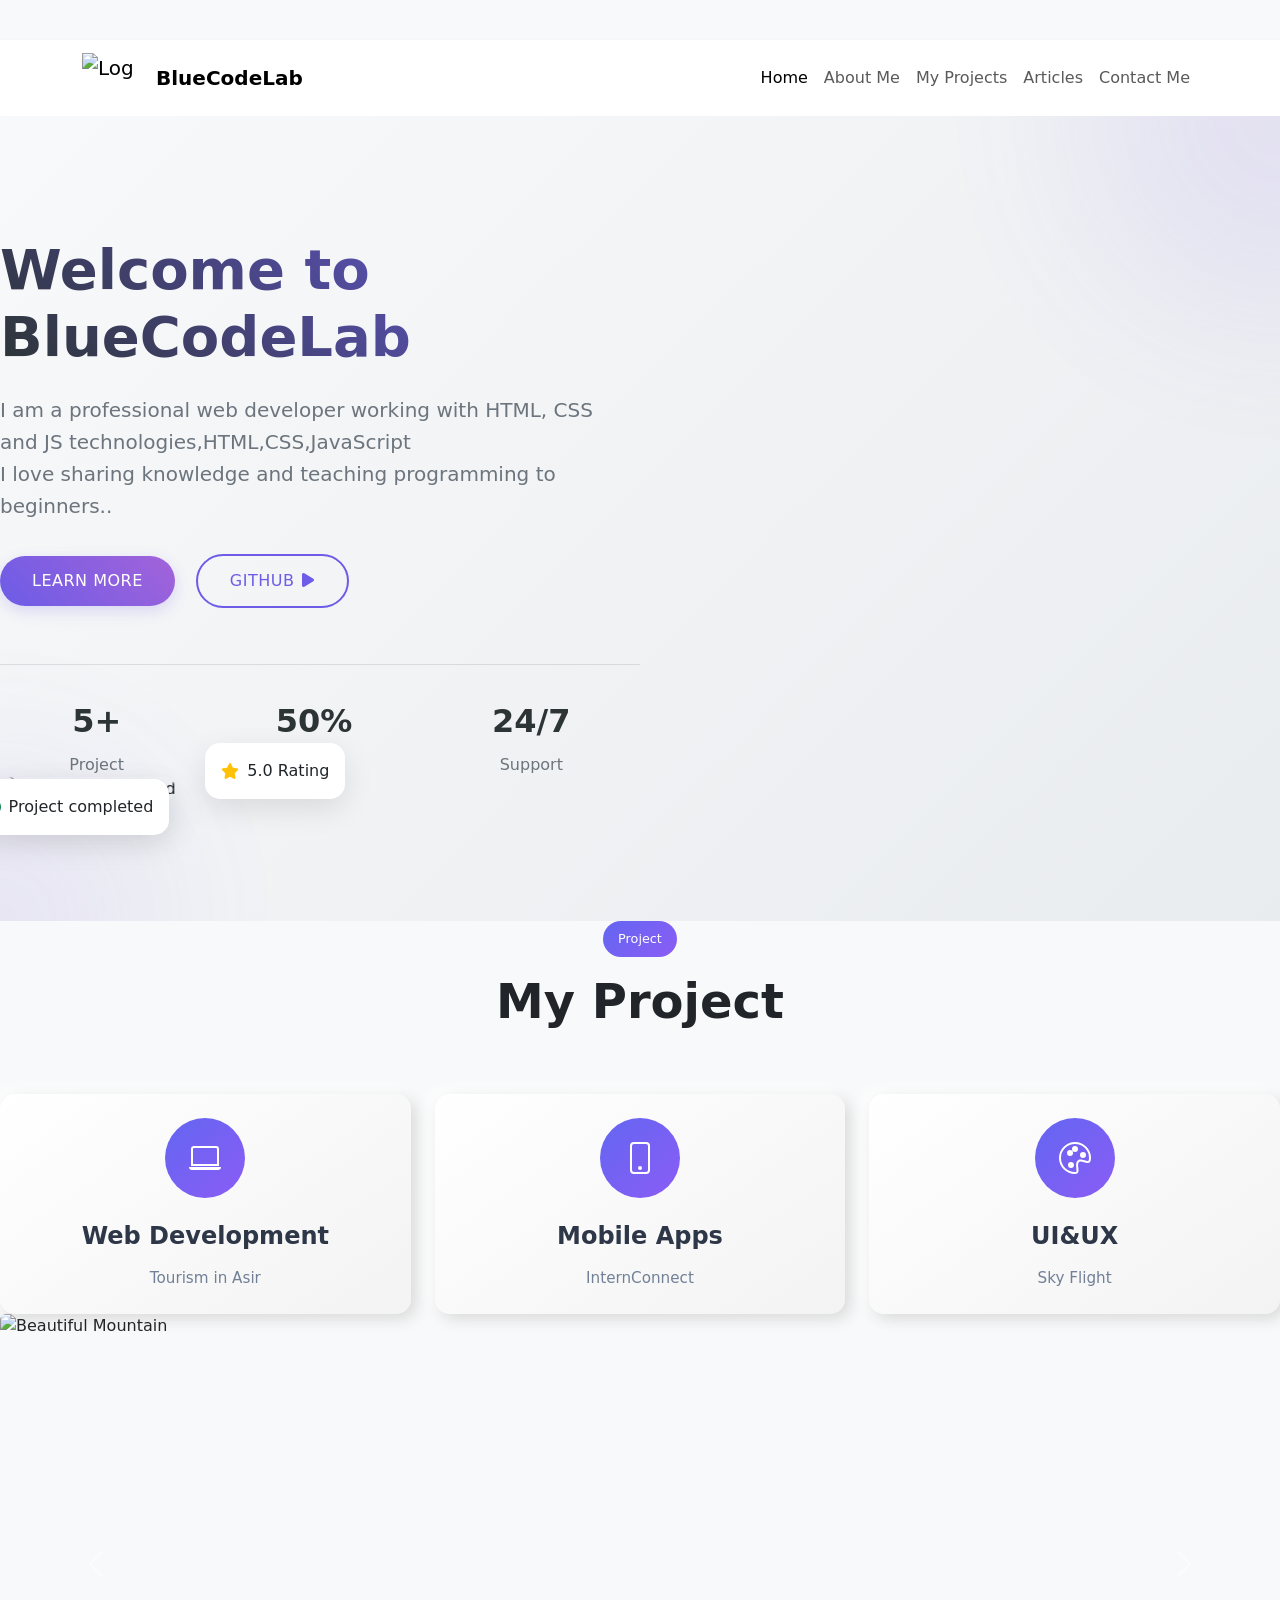
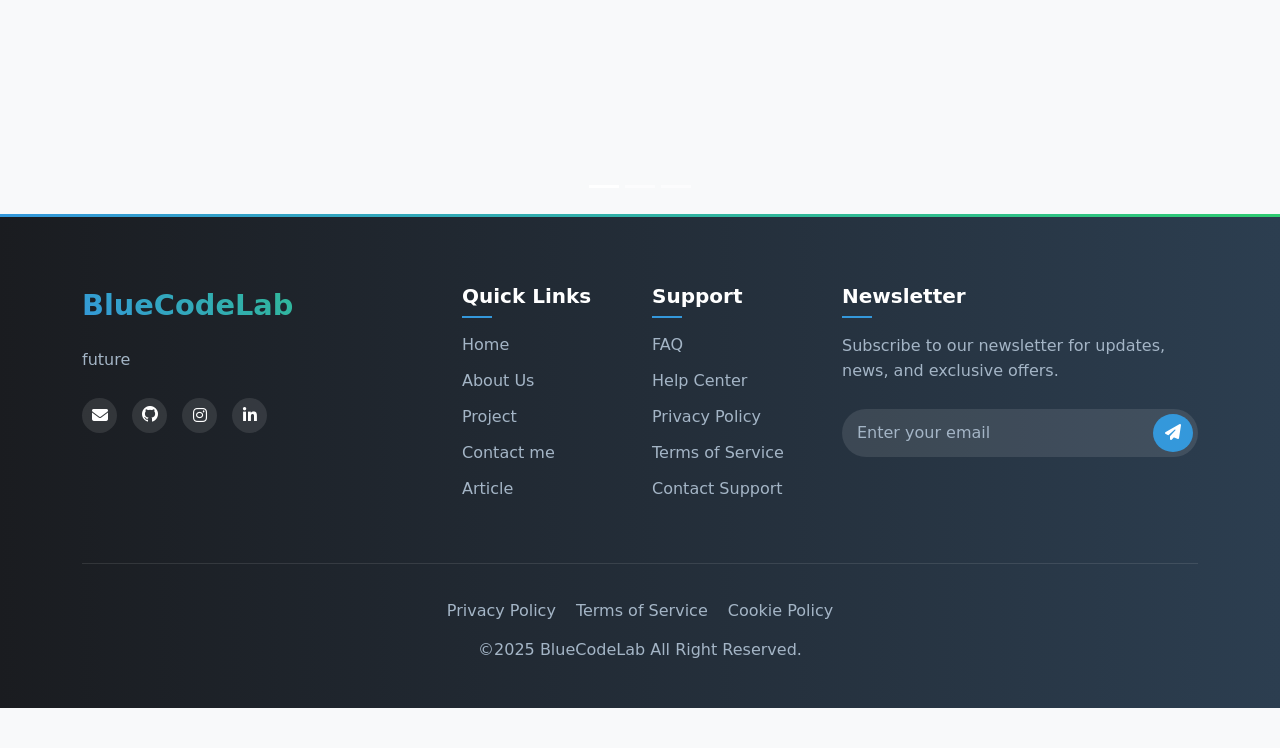
==== Bootstrap_Proj/index.html @ 78d4c052 "New Update BootStrap" ====
<!-- صفحة "عنّي" -->
<!DOCTYPE html>
<html lang="ar">
<head>
  <meta charset="UTF-8">
<meta name="viewport" content="width=device-width, initial-scale=1.0">
  <link rel="stylesheet" href="https://cdnjs.cloudflare.com/ajax/libs/font-awesome/6.4.0/css/all.min.css">
  <link href="https://cdnjs.cloudflare.com/ajax/libs/font-awesome/6.5.1/css/all.min.css" rel="stylesheet">
  <link href="https://cdn.jsdelivr.net/npm/bootstrap@5.3.8/dist/css/bootstrap.min.css" rel="stylesheet" integrity="sha384-sRIl4kxILFvY47J16cr9ZwB07vP4J8+LH7qKQnuqkuIAvNWLzeN8tE5YBujZqJLB" crossorigin="anonymous">
  <link rel="stylesheet" href="style.css">
<link rel="stylesheet" href="https://cdn.jsdelivr.net/npm/bootstrap-icons@1.7.2/font/bootstrap-icons.css">
</head>
<body>
<header>
  <nav class="navbar navbar-expand-lg navbar-light bg-white shadow-sm">
    <div class="container">
      <a class="navbar-brand d-flex align-items-center" href="#">
        <img src="https://media.licdn.com/dms/image/v2/D5622AQFZYMFy-rui8Q/feedshare-shrink_800/B56ZjMCLUqG4Ak-/0/1755769781905?e=1758758400&v=beta&t=ZBdnF3Hqhuk_p6sxspWENBUUz0PvkAeTFlx6p5AYTLw" 
             alt="Logo" width="50" height="50" class="d-inline-block align-top me-4">
        <span class="fw-bold">BlueCodeLab</span>
      </a>
      <!-- روابط القائمة -->
      <div class="collapse navbar-collapse" id="mainNavbar">
        <ul class="navbar-nav ms-auto mb-2 mb-lg-0">

          <li class="nav-item">
            <a class="nav-link active" href="#Home">Home</a>
          </li>

          <li class="nav-item">
            <a class="nav-link" href="/about_me/about_me_page1.html">About Me</a>
          </li>

          <li class="nav-item">
            <a class="nav-link" href="#Project">My Projects</a>
          </li>

          <li class="nav-item">
            <a class="nav-link" href="/Articale/Articale1.html">Articles</a>
          </li>

          <li class="nav-item">
            <a class="nav-link" href="#Contact">Contact Me</a>
          </li>

        </ul>
      </div>
    </div>
  </nav>
</header>
 <section id="home" class="hero-section">
    <!-- Background Shapes -->
    <div class="hero-shape shape-1"></div>
    <div class="hero-shape shape-2"></div>

    <div class="container-2">
        <div class="row align-items-center">
          <div class="col-lg-6 hero-content">
             <h1 class="hero-title"> Welcome to BlueCodeLab</h1>
             <p class="hero-subtitle">I am a professional web developer working with HTML, 
              CSS and JS technologies,HTML,CSS,JavaScript <br>I love sharing knowledge and teaching programming to beginners..</p>
      <!-- button-->
      <div class="hero-buttons">
          <a class="btn btn-primary  me-3 mb-2" href="#Project">Learn More </a>
          <a class="btn btn-outline mb-2"href="https://github.com/Prog9s" target="_blank">GitHub<i class="fas fa-play ms-2"></i></a>
      </div>
      <!-- Stats --> 
      <div class="hero-stats row">
        <div class="col-4">
            <div class="stat-item">
              <div class="stat-number">5+</div>
              <div class="stat-label">Project</div>
            </div>
        </div>
        <div class="col-4">
          <div class="stat-item">
            <div class="stat-number">50%</div>
            <div class="stat-label">Learn</div>
          </div>
        </div>
        <div class="col-4">
          <div class="stat-item">
            <div class="stat-number">24/7</div>
            <div class="stat-label">Support</div>
          </div>
        </div>
    </div>

  <!-- Hero Image -->
                <div class="col-lg-6 hero-image">
                    <img src="/api/placeholder/800/600" alt="Platform Dashboard" class="hero-image-main">
                    
                    <!-- Floating Cards -->
                    <div class="floating-card card-1">
                        <div class="d-flex align-items-center">
                            <i class="fas fa-check-circle text-success me-2"></i>
                            <span>Project completed</span>
                        </div>
                    </div>
                    
                    <div class="floating-card card-2">
                        <div class="d-flex align-items-center">
                            <i class="fas fa-star text-warning me-2"></i>
                            <span>5.0 Rating</span>
                        </div>
                    </div>
                </div>
            </div>
        </div>
    </section>
<div class="container=3">
    <div class="row justify-content-center">
        <div class="col-12 text-center mb-5">
            <span class="custom-badge text-white mb-3 d-inline-block">Project</span>
            <h2 class="display-5 fw-bold mb-3">My Project</h2>
        </div>
    </div>
    <div class="row g-4">
        <div class="col-md-4">
            <div class="service-card h-100 p-4">
                <div class="icon-wrapper mb-4">
                    <svg width="32" height="32" fill="white" viewBox="0 0 16 16" class="bi bi-laptop">
                        <path
                            d="M13.5 3a.5.5 0 0 1 .5.5V11H2V3.5a.5.5 0 0 1 .5-.5h11zm-11-1A1.5 1.5 0 0 0 1 3.5V12h14V3.5A1.5 1.5 0 0 0 13.5 2h-11zM0 12.5h16a1.5 1.5 0 0 1-1.5 1.5h-13A1.5 1.5 0 0 1 0 12.5z" />
                    </svg>
                </div>
                <h4 class="service-title text-center mb-3">Web Development</h4>
                <p class="service-text text-center mb-0">Tourism in Asir</p>
            </div>
        </div>
        <div class="col-md-4">
            <div class="service-card h-100 p-4">
                <div class="icon-wrapper mb-4">
                    <svg width="32" height="32" fill="white" viewBox="0 0 16 16" class="bi bi-phone">
                        <path
                            d="M11 1a1 1 0 0 1 1 1v12a1 1 0 0 1-1 1H5a1 1 0 0 1-1-1V2a1 1 0 0 1 1-1h6zM5 0a2 2 0 0 0-2 2v12a2 2 0 0 0 2 2h6a2 2 0 0 0 2-2V2a2 2 0 0 0-2-2H5z" />
                        <path d="M8 14a1 1 0 1 0 0-2 1 1 0 0 0 0 2z" />
                    </svg>
                </div>
                <h4 class="service-title text-center mb-3">Mobile Apps</h4>
                <p class="service-text text-center mb-0">InternConnect</p>
            </div>
        </div>
        <div class="col-md-4">
            <div class="service-card h-100 p-4">
                <div class="icon-wrapper mb-4">
                    <svg width="32" height="32" fill="white" viewBox="0 0 16 16" class="bi bi-graph-up">
                         <path
                                    d="M8 5a1.5 1.5 0 1 0 0-3 1.5 1.5 0 0 0 0 3zm4 3a1.5 1.5 0 1 0 0-3 1.5 1.5 0 0 0 0 3zM5.5 7a1.5 1.5 0 1 0 0-3 1.5 1.5 0 0 0 0 3zm.5 6a1.5 1.5 0 1 0 0-3 1.5 1.5 0 0 0 0 3z" />
                                <path
                                    d="M16 8c0 3.15-1.866 2.585-3.567 2.07C11.42 9.763 10.465 9.473 10 10c-.603.683-.475 1.819-.351 2.92C9.826 14.495 9.996 16 8 16a8 8 0 1 1 8-8zm-8 7c.611 0 .654-.171.655-.176.078-.146.124-.464.07-1.119-.014-.168-.037-.37-.061-.591-.052-.464-.112-1.005-.118-1.462-.01-.707.083-1.61.704-2.314.369-.417.845-.578 1.272-.618.404-.038.812.026 1.16.104.343.077.702.186 1.025.284l.028.008c.346.105.658.199.953.266.653.148.904.083.991.024C14.717 9.38 15 9.161 15 8a7 7 0 1 0-7 7z" />
                            </svg>
                </div>
                <h4 class="service-title text-center mb-3">UI&UX</h4>
                <p class="service-text text-center mb-0"> Sky Flight</p>
            </div>
        </div>
    </div>
</div>
<div class="container-4">
    <div id="imageSlider" class="carousel slide" data-bs-ride="carousel">
        <!-- Indicators -->
        <div class="carousel-indicators">
            <button type="button" data-bs-target="#imageSlider" data-bs-slide-to="0" class="active"></button>
            <button type="button" data-bs-target="#imageSlider" data-bs-slide-to="1"></button>
            <button type="button" data-bs-target="#imageSlider" data-bs-slide-to="2"></button>
        </div>
        <!-- Slides -->
        <div class="carousel-inner rounded">
            <div class="carousel-item active">
                <img src="https://media.licdn.com/dms/image/v2/D5603AQG72TxFpRDijQ/profile-displayphoto-crop_800_800/B56ZjL.SvOHUAI-/0/1755768762667?e=1758758400&v=beta&t=0ely1FPhnPLE2OMIeUwGnMgFjVG9ou6iLuJ1h-2vO0g
" class="d-block w-100" alt="Beautiful Mountain">
                <div class="carousel-caption d-none d-md-block">
                </div>
            </div>
            <div class="carousel-item">
                <img src="https://unblast.com/wp-content/uploads/2022/08/Programmer-Illustration-1024x683.jpg" class="d-block w-100" alt="Serene Beach">
                <div class="carousel-caption d-none d-md-block">
                </div>
            </div>
            <div class="carousel-item">
                <img src="https://img.freepik.com/free-photo/rear-view-programmer-working-all-night-long_1098-18697.jpg?semt=ais_hybrid&w=740&q=80" class="d-block w-100" alt="Lush Forest">
                <div class="carousel-caption d-none d-md-block">
                </div>
            </div>
        </div>

        <!-- Controls -->
        <button class="carousel-control-prev" type="button" data-bs-target="#imageSlider" data-bs-slide="prev">
            <span class="carousel-control-prev-icon" aria-hidden="true"></span>
            <span class="visually-hidden">Previous</span>
        </button>
        <button class="carousel-control-next" type="button" data-bs-target="#imageSlider" data-bs-slide="next">
            <span class="carousel-control-next-icon" aria-hidden="true"></span>
            <span class="visually-hidden">Next</span>
        </button>
    </div>
<footer class="footer">
    <div class="container">
        <div class="row">
            <div class="col-lg-4 footer-section">
                <div class="footer-logo">BlueCodeLab</div>
                <p class="footer-about">future</p>
                <div class="social-links">
                    <a href="mailto:sabahhijazi2002@gmail.com" class="social-icon"><i class="fas fa-envelope"></i></a>
                    <a href="https://github.com/Prog9s"target="_blank" class="social-icon"><i class="bi bi-github "></i> </a>
                    <a href="https://www.instagram.com/eng3blue" class="social-icon"><i class="fab fa-instagram"></i></a>
                    <a href="https://sa.linkedin.com/in/sabah-hijazi" target="_blank" class="social-icon"><i class="fab fa-linkedin-in"></i></a>
                </div> 
            </div>

            <div class="col-lg-2 col-md-6 footer-section">
                <h5>Quick Links</h5>
                <ul class="footer-links">
                  <li><a href="#Home">Home</a></li>
                    <li><a href="#About">About Us</a></li>
                    <li><a href="#Project">Project</a></li>
                    <li><a href="#Contact">Contact me</a></li>
                    <li><a href="#Article">Article</a></li>
                </ul>
            </div>

            <div class="col-lg-2 col-md-6 footer-section">
                <h5>Support</h5>
                <ul class="footer-links">
                    <li><a href="#">FAQ</a></li>
                    <li><a href="#">Help Center</a></li>
                    <li><a href="#">Privacy Policy</a></li>
                    <li><a href="#">Terms of Service</a></li>
                    <li><a href="#">Contact Support</a></li>
                </ul>
            </div>

            <div class="col-lg-4 footer-section">
                <h5>Newsletter</h5>
                <p class="footer-about">Subscribe to our newsletter for updates, news, and exclusive offers.</p>
                <div class="footer-newsletter">
                    <input type="email" placeholder="Enter your email">
                    <button class="newsletter-btn">
              <i class="fas fa-paper-plane"></i>
            </button>
                </div>
            </div>
        </div>

        <div class="footer-bottom">
            <ul class="footer-bottom-links">
                <li><a href="#">Privacy Policy</a></li>
                <li><a href="#">Terms of Service</a></li>
                <li><a href="#">Cookie Policy</a></li>
            </ul>
            <p>©2025 BlueCodeLab All Right Reserved.</p>
        </div>
    </div>
</footer>
</body>
</html>
---- Bootstrap_Proj/style.css ----
.footer {
    background: linear-gradient(to right, #1a1c20, #2c3e50);
    color: #ffffff;
    padding: 70px 0 30px;
    position: relative;
    overflow: hidden;
}

.footer::before {
    content: '';
    position: absolute;
    top: 0;
    left: 0;
    right: 0;
    height: 3px;
    background: linear-gradient(to right, #3498db, #2ecc71);
}

.footer-logo {
    font-size: 1.8rem;
    font-weight: 700;
    margin-bottom: 20px;
    background: linear-gradient(45deg, #3498db, #2ecc71);
    -webkit-background-clip: text;
    -webkit-text-fill-color: transparent;
}

.footer-about {
    color: #a4b5c6;
    margin-bottom: 25px;
    line-height: 1.6;
}

.footer h5 {
    color: #ffffff;
    font-weight: 600;
    margin-bottom: 25px;
    position: relative;
}

.footer h5::after {
    content: '';
    position: absolute;
    left: 0;
    bottom: -10px;
    width: 30px;
    height: 2px;
    background: #3498db;
}

.footer-links {
    list-style: none;
    padding: 0;
    margin: 0;
}

.footer-links li {
    margin-bottom: 12px;
}

.footer-links a {
    color: #a4b5c6;
    text-decoration: none;
    transition: all 0.3s ease;
    display: inline-block;
}

.footer-links a:hover {
    color: #3498db;
    transform: translateX(5px);
}

.social-links {
    display: flex;
    gap: 15px;
    margin-top: 20px;
}

.social-icon {
    width: 35px;
    height: 35px;
    background: rgba(255, 255, 255, 0.1);
    border-radius: 50%;
    display: flex;
    align-items: center;
    justify-content: center;
    color: #fff;
    text-decoration: none;
    transition: all 0.3s ease;
}

.social-icon:hover {
    background: #3498db;
    transform: translateY(-3px);
    color: #fff;
}

.footer-newsletter {
    position: relative;
    margin-top: 20px;
}

.footer-newsletter input {
    padding: 12px 15px;
    border-radius: 25px;
    border: none;
    width: 100%;
    background: rgba(255, 255, 255, 0.1);
    color: #fff;
    outline: none;
    padding-right: 50px;
}

.footer-newsletter input::placeholder {
    color: #a4b5c6;
}

.newsletter-btn {
    position: absolute;
    right: 5px;
    top: 5px;
    bottom: 5px;
    width: 40px;
    border-radius: 50%;
    background: #3498db;
    border: none;
    color: #fff;
    transition: all 0.3s ease;
}

.newsletter-btn:hover {
    background: #2980b9;
}

.footer-bottom {
    margin-top: 50px;
    padding-top: 20px;
    border-top: 1px solid rgba(255, 255, 255, 0.1);
    text-align: center;
    color: #a4b5c6;
}

.footer-bottom-links {
    list-style: none;
    padding: 0;
    margin: 15px 0;
    display: flex;
    justify-content: center;
    gap: 20px;
}

.footer-bottom-links a {
    color: #a4b5c6;
    text-decoration: none;
    transition: color 0.3s ease;
}

.footer-bottom-links a:hover {
    color: #3498db;
}

@media (max-width: 768px) {
    .footer-section {
        margin-bottom: 40px;
    }
}


        .hero-section {
            background: linear-gradient(135deg, #f8f9fa 0%, #e9ecef 100%);
            padding: 120px 0;
            position: relative;
            overflow: hidden;
        }

        .hero-shape {
            position: absolute;
            background: linear-gradient(45deg, #6c5ce7, #a363d9);
            border-radius: 50%;
            filter: blur(80px);
            opacity: 0.1;
            z-index: 1;
        }

        .shape-1 {
            width: 400px;
            height: 400px;
            top: -200px;
            right: -200px;
        }

        .shape-2 {
            width: 300px;
            height: 300px;
            bottom: -150px;
            left: -150px;
            background: linear-gradient(45deg, #a363d9, #6c5ce7);
        }

        .hero-content {
            position: relative;
            z-index: 2;
        }

        .hero-title {
            font-size: 3.5rem;
            font-weight: 700;
            margin-bottom: 1.5rem;
            line-height: 1.2;
            background: linear-gradient(45deg, #2d3436 0%, #6c5ce7 100%);
            -webkit-background-clip: text;
            -webkit-text-fill-color: transparent;
        }

        .hero-subtitle {
            font-size: 1.25rem;
            color: #6c757d;
            margin-bottom: 2rem;
            line-height: 1.6;
        }

        .hero-buttons .btn {
            padding: 0.8rem 2rem;
            font-weight: 500;
            border-radius: 50px;
            text-transform: uppercase;
            letter-spacing: 0.5px;
            transition: all 0.3s ease;
        }

        .btn-primary {
            background: linear-gradient(45deg, #6c5ce7, #a363d9);
            border: none;
            box-shadow: 0 5px 15px rgba(108,92,231,0.2);
        }

        .btn-primary:hover {
            transform: translateY(-3px);
            box-shadow: 0 8px 25px rgba(108,92,231,0.3);
        }

        .btn-outline {
            border: 2px solid #6c5ce7;
            color: #6c5ce7;
            background: transparent;
        }

        .btn-outline:hover {
            background: linear-gradient(45deg, #6c5ce7, #a363d9);
            color: white;
            border-color: transparent;
            transform: translateY(-3px);
            box-shadow: 0 8px 25px rgba(108,92,231,0.3);
        }

        .hero-stats {
            margin-top: 3rem;
            padding-top: 2rem;
            border-top: 1px solid rgba(0,0,0,0.1);
        }

        .stat-item {
            text-align: center;
        }

        .stat-number {
            font-size: 2rem;
            font-weight: 700;
            color: #2d3436;
            margin-bottom: 0.5rem;
        }

        .stat-label {
            color: #6c757d;
            font-weight: 500;
        }

        .hero-image {
            position: relative;
            z-index: 2;
        }

        .hero-image-main {
            width: 100%;
            height: auto;
            border-radius: 20px;
            box-shadow: 0 20px 40px rgba(0,0,0,0.1);
            transform: perspective(1000px) rotateY(-5deg) rotateX(5deg);
            transition: all 0.3s ease;
        }

        .hero-image-main:hover {
            transform: perspective(1000px) rotateY(0deg) rotateX(0deg);
        }

        .floating-card {
            position: absolute;
            background: white;
            padding: 1rem;
            border-radius: 15px;
            box-shadow: 0 10px 30px rgba(0,0,0,0.1);
            animation: float 3s ease-in-out infinite;
        }

        .card-1 {
            top: 10%;
            left: -10%;
            animation-delay: 0s;
        }

        .card-2 {
            bottom: 10%;
            right: -10%;
            animation-delay: 1.5s;
        }

        @keyframes float {
            0%, 100% { transform: translateY(0px); }
            50% { transform: translateY(-20px); }
        }

        @media (max-width: 991.98px) {
            .hero-title {
                font-size: 2.5rem;
            }
            
            .hero-image {
                margin-top: 3rem;
            }
            
            .floating-card {
                display: none;
            }
        }
  
.service-card {
            transition: all 0.3s ease;
            border: none;
            border-radius: 15px;
            overflow: hidden;
            background: linear-gradient(145deg, #ffffff, #f3f3f3);
            box-shadow: 5px 5px 15px #d9d9d9, -5px -5px 15px #ffffff;
        }
        
        .service-card:hover {
            transform: translateY(-10px);
            box-shadow: 8px 8px 20px #d1d1d1, -8px -8px 20px #ffffff;
        }
        
        .icon-wrapper {
            width: 80px;
            height: 80px;
            border-radius: 50%;
            display: flex;
            align-items: center;
            justify-content: center;
            margin: 0 auto;
            background: linear-gradient(135deg, #6366f1, #8b5cf6);
        }
        
        .custom-badge {
            background: linear-gradient(135deg, #6366f1, #8b5cf6);
            padding: 8px 15px;
            border-radius: 20px;
            font-size: 0.8rem;
            font-weight: 500;
        }
        
        .service-title {
            color: #2d3748;
            font-weight: 600;
        }
        
        .service-text {
            color: #718096;
            font-size: 0.95rem;
        }

        body {
            background-color: #f8f9fa;
            min-height: 100vh;
            padding: 40px 0;
        }
        .carousel-item img {
    height: 500px;

    object-fit: cover;
}
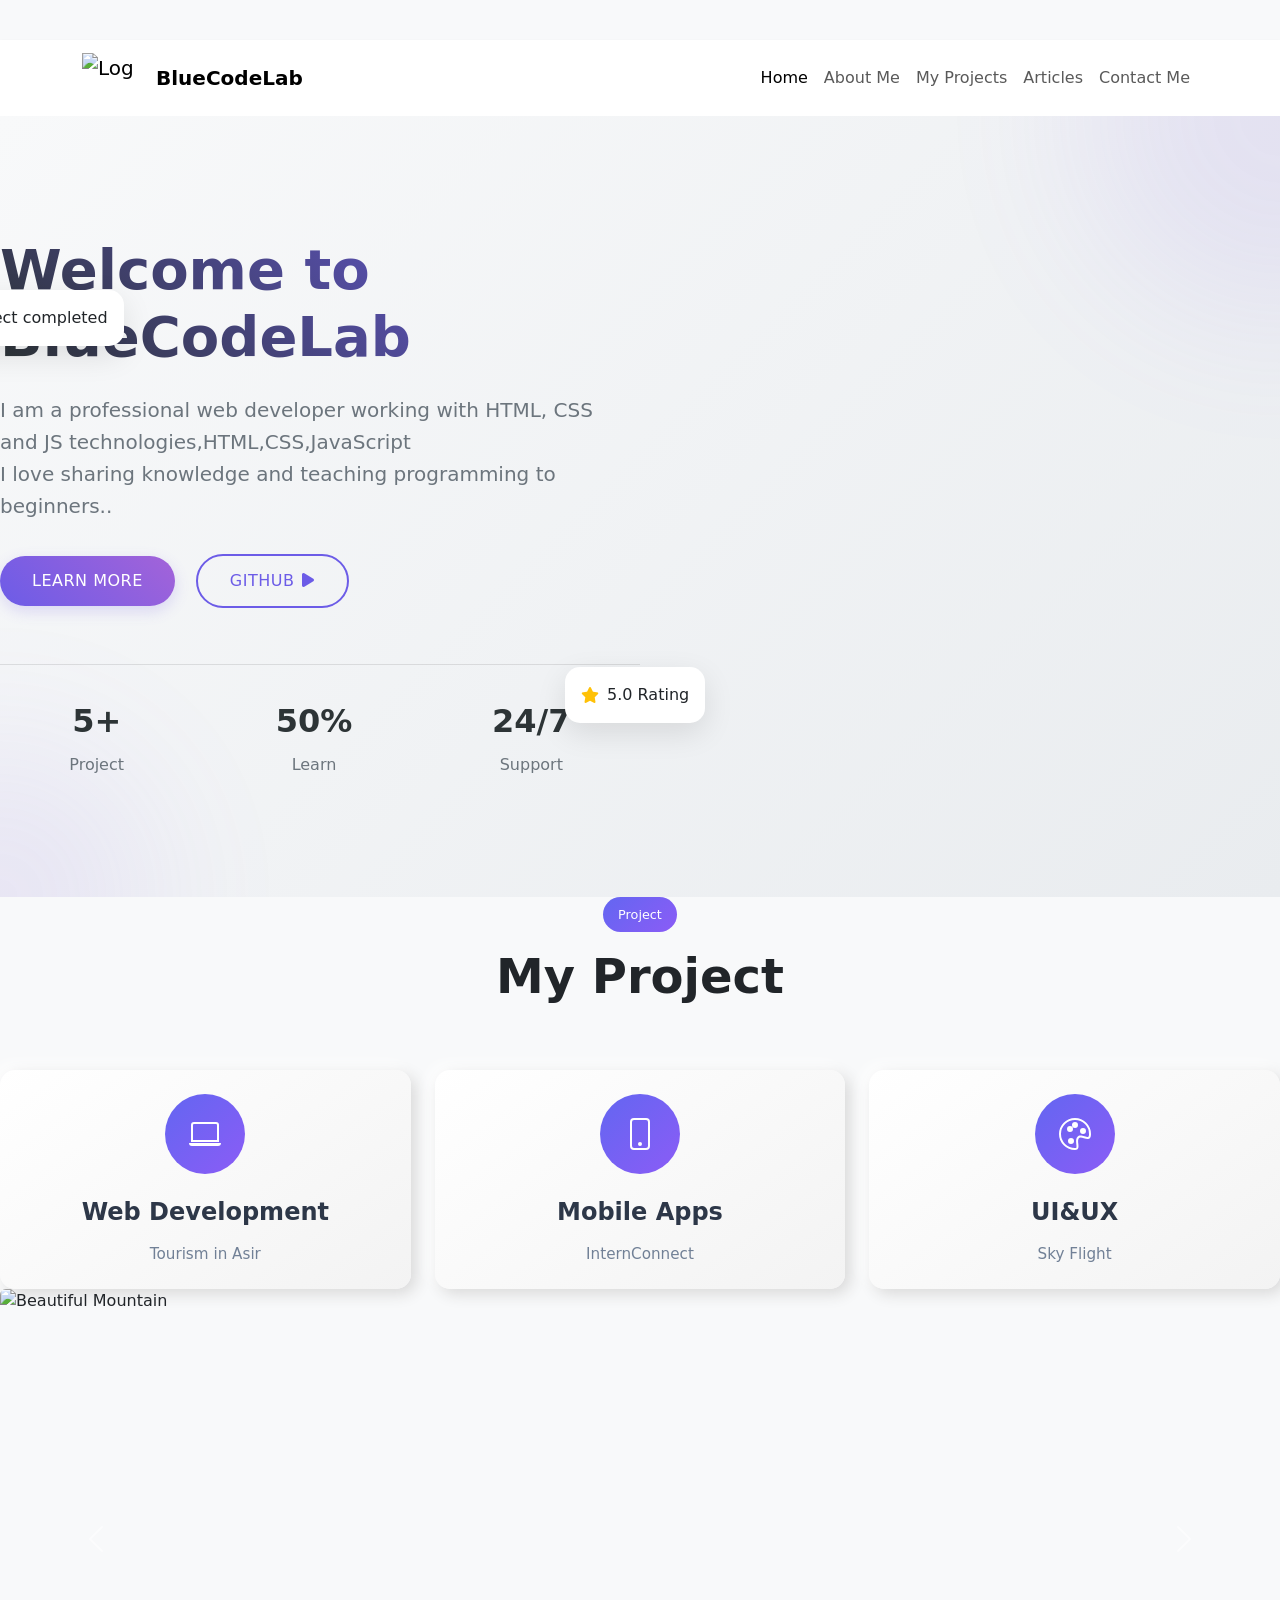
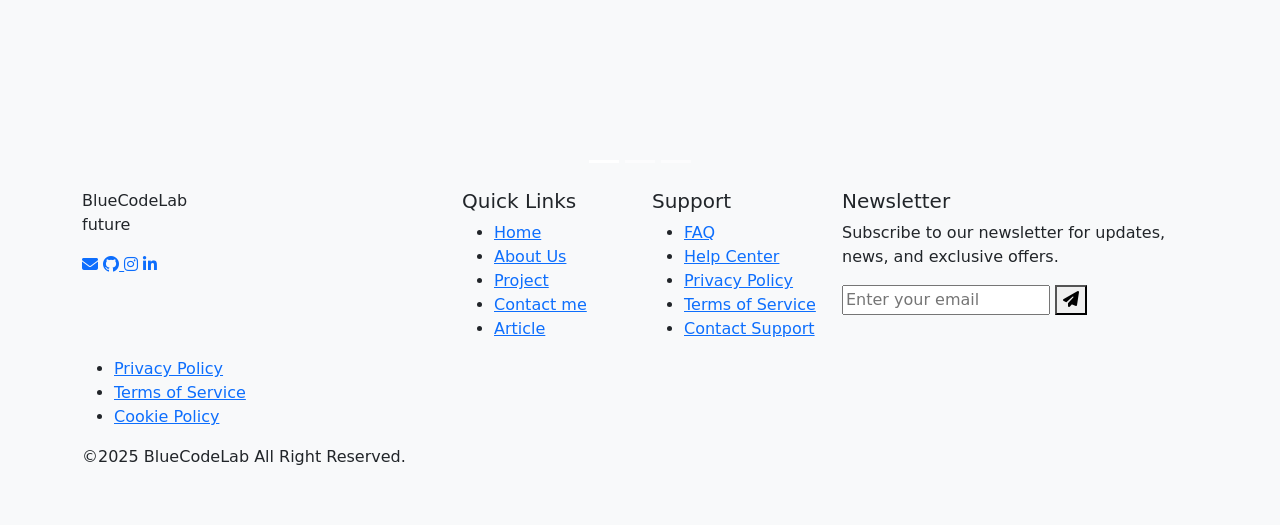
==== commit 6964b0a0: "Update index.html" ====
--- a/Bootstrap_Proj/index.html
+++ b/Bootstrap_Proj/index.html
@@ -84,12 +84,7 @@
             <div class="stat-label">Support</div>
           </div>
         </div>
-    </div>
-
-  <!-- Hero Image -->
-                <div class="col-lg-6 hero-image">
-                    <img src="/api/placeholder/800/600" alt="Platform Dashboard" class="hero-image-main">
-                    
+    </div> 
                     <!-- Floating Cards -->
                     <div class="floating-card card-1">
                         <div class="d-flex align-items-center">
--- a/Bootstrap_Proj/style.css
+++ b/Bootstrap_Proj/style.css
@@ -1,172 +1,5 @@
-.footer {
-    background: linear-gradient(to right, #1a1c20, #2c3e50);
-    color: #ffffff;
-    padding: 70px 0 30px;
-    position: relative;
-    overflow: hidden;
-}
-
-.footer::before {
-    content: '';
-    position: absolute;
-    top: 0;
-    left: 0;
-    right: 0;
-    height: 3px;
-    background: linear-gradient(to right, #3498db, #2ecc71);
-}
-
-.footer-logo {
-    font-size: 1.8rem;
-    font-weight: 700;
-    margin-bottom: 20px;
-    background: linear-gradient(45deg, #3498db, #2ecc71);
-    -webkit-background-clip: text;
-    -webkit-text-fill-color: transparent;
-}
-
-.footer-about {
-    color: #a4b5c6;
-    margin-bottom: 25px;
-    line-height: 1.6;
-}
-
-.footer h5 {
-    color: #ffffff;
-    font-weight: 600;
-    margin-bottom: 25px;
-    position: relative;
-}
-
-.footer h5::after {
-    content: '';
-    position: absolute;
-    left: 0;
-    bottom: -10px;
-    width: 30px;
-    height: 2px;
-    background: #3498db;
-}
-
-.footer-links {
-    list-style: none;
-    padding: 0;
-    margin: 0;
-}
-
-.footer-links li {
-    margin-bottom: 12px;
-}
-
-.footer-links a {
-    color: #a4b5c6;
-    text-decoration: none;
-    transition: all 0.3s ease;
-    display: inline-block;
-}
-
-.footer-links a:hover {
-    color: #3498db;
-    transform: translateX(5px);
-}
-
-.social-links {
-    display: flex;
-    gap: 15px;
-    margin-top: 20px;
-}
-
-.social-icon {
-    width: 35px;
-    height: 35px;
-    background: rgba(255, 255, 255, 0.1);
-    border-radius: 50%;
-    display: flex;
-    align-items: center;
-    justify-content: center;
-    color: #fff;
-    text-decoration: none;
-    transition: all 0.3s ease;
-}
-
-.social-icon:hover {
-    background: #3498db;
-    transform: translateY(-3px);
-    color: #fff;
-}
-
-.footer-newsletter {
-    position: relative;
-    margin-top: 20px;
-}
-
-.footer-newsletter input {
-    padding: 12px 15px;
-    border-radius: 25px;
-    border: none;
-    width: 100%;
-    background: rgba(255, 255, 255, 0.1);
-    color: #fff;
-    outline: none;
-    padding-right: 50px;
-}
-
-.footer-newsletter input::placeholder {
-    color: #a4b5c6;
-}
-
-.newsletter-btn {
-    position: absolute;
-    right: 5px;
-    top: 5px;
-    bottom: 5px;
-    width: 40px;
-    border-radius: 50%;
-    background: #3498db;
-    border: none;
-    color: #fff;
-    transition: all 0.3s ease;
-}
-
-.newsletter-btn:hover {
-    background: #2980b9;
-}
-
-.footer-bottom {
-    margin-top: 50px;
-    padding-top: 20px;
-    border-top: 1px solid rgba(255, 255, 255, 0.1);
-    text-align: center;
-    color: #a4b5c6;
-}
-
-.footer-bottom-links {
-    list-style: none;
-    padding: 0;
-    margin: 15px 0;
-    display: flex;
-    justify-content: center;
-    gap: 20px;
-}
-
-.footer-bottom-links a {
-    color: #a4b5c6;
-    text-decoration: none;
-    transition: color 0.3s ease;
-}
-
-.footer-bottom-links a:hover {
-    color: #3498db;
-}
-
-@media (max-width: 768px) {
-    .footer-section {
-        margin-bottom: 40px;
-    }
-}
-
-
-        .hero-section {
+/* header */
+.hero-section {
             background: linear-gradient(135deg, #f8f9fa 0%, #e9ecef 100%);
             padding: 120px 0;
             position: relative;
@@ -273,24 +106,6 @@
         .stat-label {
             color: #6c757d;
             font-weight: 500;
-        }
-
-        .hero-image {
-            position: relative;
-            z-index: 2;
-        }
-
-        .hero-image-main {
-            width: 100%;
-            height: auto;
-            border-radius: 20px;
-            box-shadow: 0 20px 40px rgba(0,0,0,0.1);
-            transform: perspective(1000px) rotateY(-5deg) rotateX(5deg);
-            transition: all 0.3s ease;
-        }
-
-        .hero-image-main:hover {
-            transform: perspective(1000px) rotateY(0deg) rotateX(0deg);
         }
 
         .floating-card {
@@ -385,4 +200,173 @@
     height: 500px;
 
     object-fit: cover;
-}+/* footer*/
+    .footer {
+    background: linear-gradient(to right, #1a1c20, #2c3e50);
+    color: #ffffff;
+    padding: 70px 0 30px;
+    position: relative;
+    overflow: hidden;
+}
+
+.footer::before {
+    content: '';
+    position: absolute;
+    top: 0;
+    left: 0;
+    right: 0;
+    height: 3px;
+    background: linear-gradient(to right, #3498db, #2ecc71);
+}
+
+.footer-logo {
+    font-size: 1.8rem;
+    font-weight: 700;
+    margin-bottom: 20px;
+    background: linear-gradient(45deg, #3498db, #2ecc71);
+    -webkit-background-clip: text;
+    -webkit-text-fill-color: transparent;
+}
+
+.footer-about {
+    color: #a4b5c6;
+    margin-bottom: 25px;
+    line-height: 1.6;
+}
+
+.footer h5 {
+    color: #ffffff;
+    font-weight: 600;
+    margin-bottom: 25px;
+    position: relative;
+}
+
+.footer h5::after {
+    content: '';
+    position: absolute;
+    left: 0;
+    bottom: -10px;
+    width: 30px;
+    height: 2px;
+    background: #3498db;
+}
+
+.footer-links {
+    list-style: none;
+    padding: 0;
+    margin: 0;
+}
+
+.footer-links li {
+    margin-bottom: 12px;
+}
+
+.footer-links a {
+    color: #a4b5c6;
+    text-decoration: none;
+    transition: all 0.3s ease;
+    display: inline-block;
+}
+
+.footer-links a:hover {
+    color: #3498db;
+    transform: translateX(5px);
+}
+
+.social-links {
+    display: flex;
+    gap: 15px;
+    margin-top: 20px;
+}
+
+.social-icon {
+    width: 35px;
+    height: 35px;
+    background: rgba(255, 255, 255, 0.1);
+    border-radius: 50%;
+    display: flex;
+    align-items: center;
+    justify-content: center;
+    color: #fff;
+    text-decoration: none;
+    transition: all 0.3s ease;
+}
+
+.social-icon:hover {
+    background: #3498db;
+    transform: translateY(-3px);
+    color: #fff;
+}
+
+.footer-newsletter {
+    position: relative;
+    margin-top: 20px;
+}
+
+.footer-newsletter input {
+    padding: 12px 15px;
+    border-radius: 25px;
+    border: none;
+    width: 100%;
+    background: rgba(255, 255, 255, 0.1);
+    color: #fff;
+    outline: none;
+    padding-right: 50px;
+}
+
+.footer-newsletter input::placeholder {
+    color: #a4b5c6;
+}
+
+.newsletter-btn {
+    position: absolute;
+    right: 5px;
+    top: 5px;
+    bottom: 5px;
+    width: 40px;
+    border-radius: 50%;
+    background: #3498db;
+    border: none;
+    color: #fff;
+    transition: all 0.3s ease;
+}
+
+.newsletter-btn:hover {
+    background: #2980b9;
+}
+
+.footer-bottom {
+    margin-top: 50px;
+    padding-top: 20px;
+    border-top: 1px solid rgba(255, 255, 255, 0.1);
+    text-align: center;
+    color: #a4b5c6;
+}
+
+.footer-bottom-links {
+    list-style: none;
+    padding: 0;
+    margin: 15px 0;
+    display: flex;
+    justify-content: center;
+    gap: 20px;
+}
+
+.footer-bottom-links a {
+    color: #a4b5c6;
+    text-decoration: none;
+    transition: color 0.3s ease;
+}
+
+.footer-bottom-links a:hover {
+    color: #3498db;
+}
+
+@media (max-width: 768px) {
+    .footer-section {
+        margin-bottom: 40px;
+    }
+}
+
+
+}
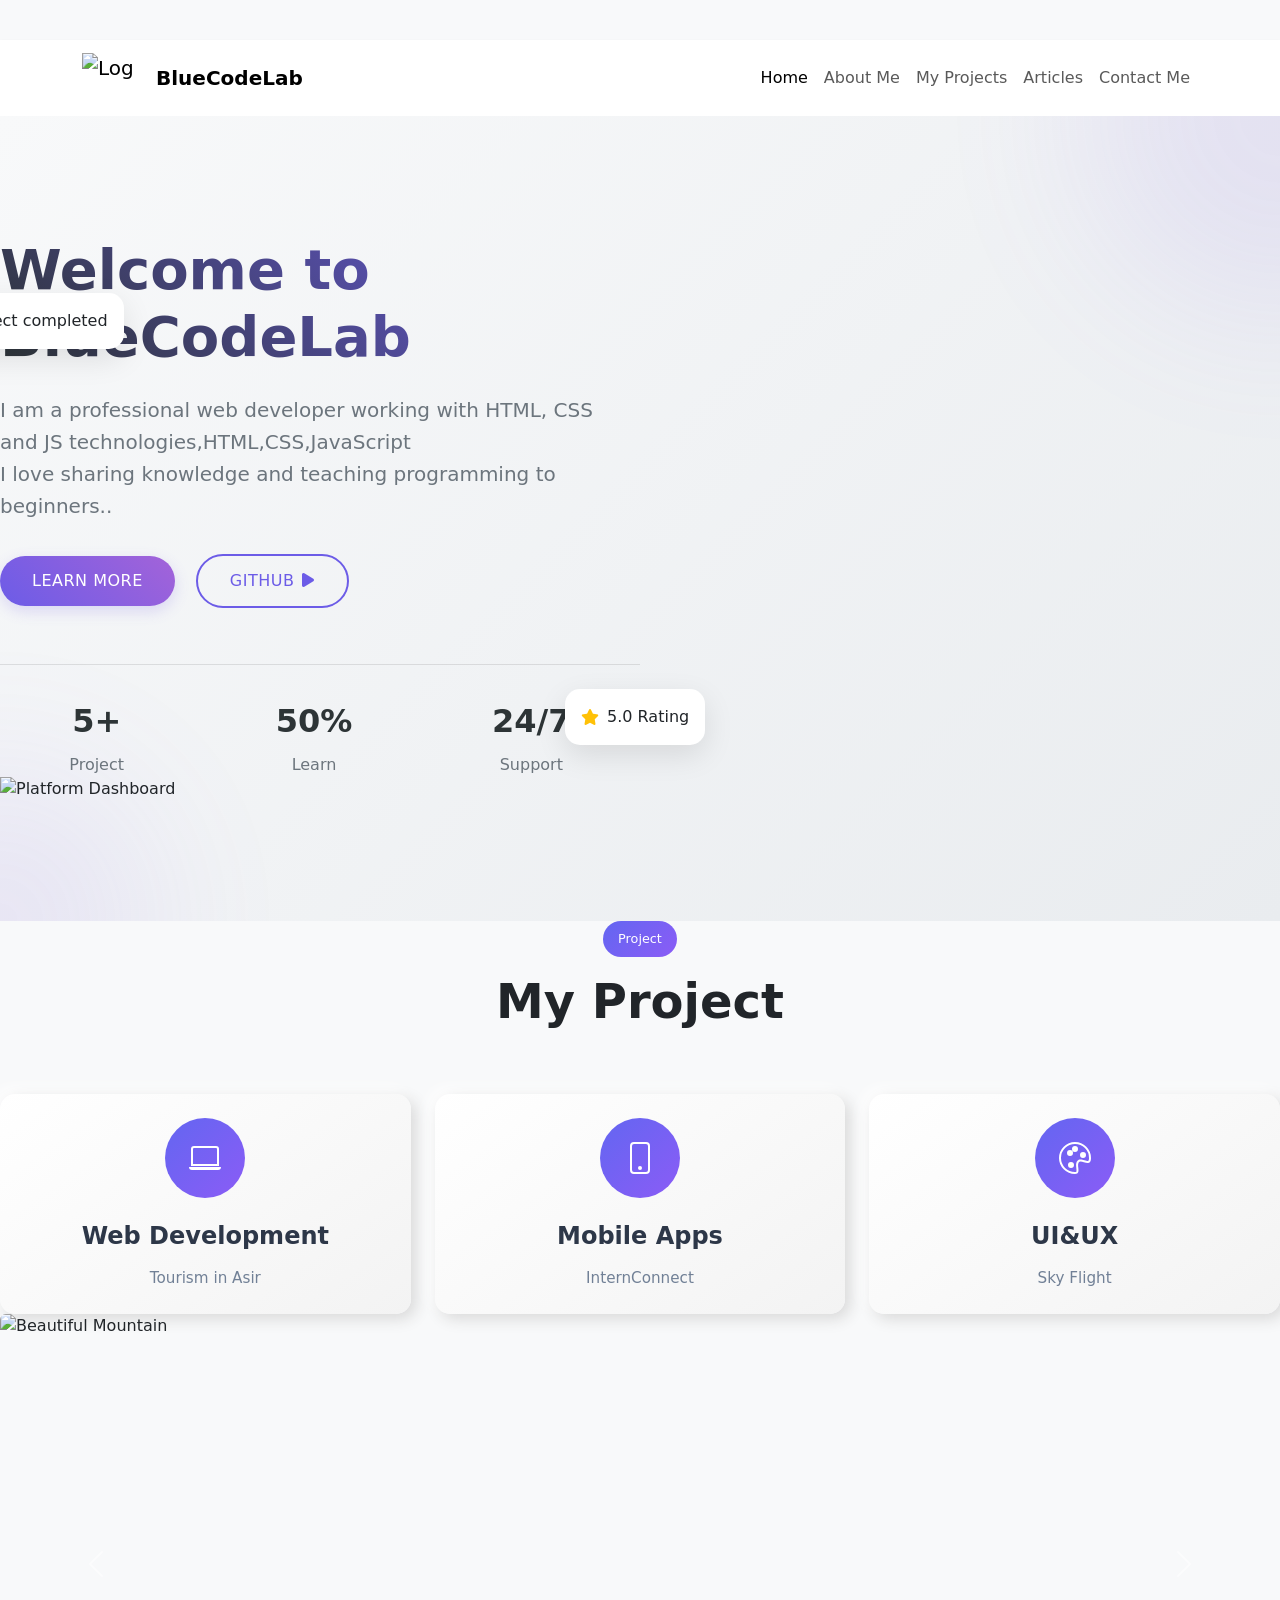
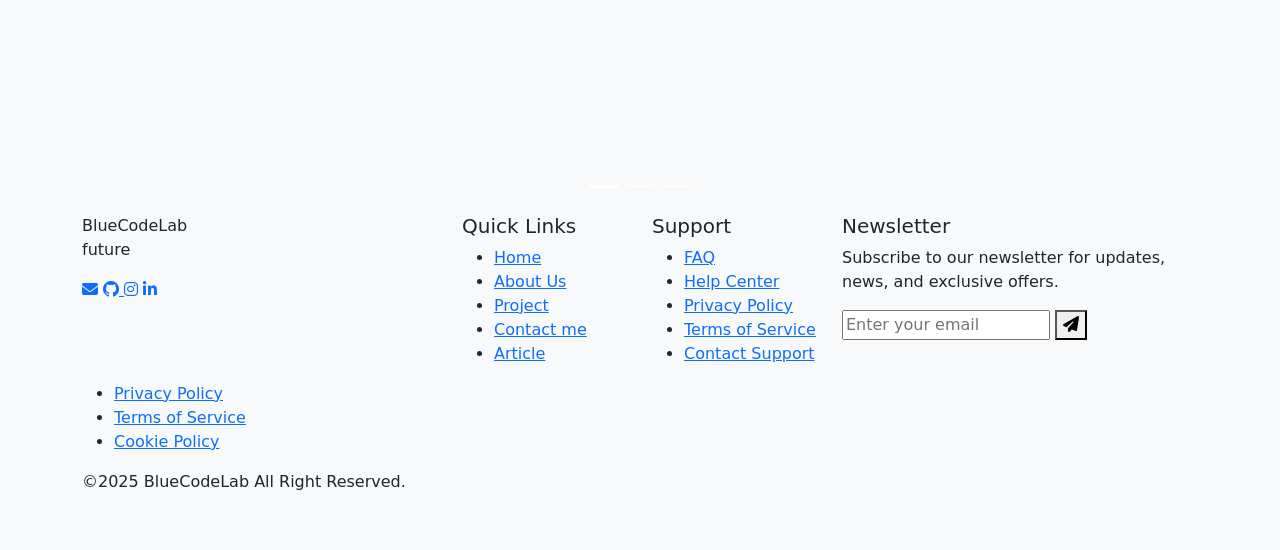
==== commit 676839e1: "Update index.html" ====
--- a/Bootstrap_Proj/index.html
+++ b/Bootstrap_Proj/index.html
@@ -1,252 +1,269 @@
 <!-- صفحة "عنّي" -->
 <!DOCTYPE html>
 <html lang="ar">
+
 <head>
-  <meta charset="UTF-8">
-<meta name="viewport" content="width=device-width, initial-scale=1.0">
-  <link rel="stylesheet" href="https://cdnjs.cloudflare.com/ajax/libs/font-awesome/6.4.0/css/all.min.css">
-  <link href="https://cdnjs.cloudflare.com/ajax/libs/font-awesome/6.5.1/css/all.min.css" rel="stylesheet">
-  <link href="https://cdn.jsdelivr.net/npm/bootstrap@5.3.8/dist/css/bootstrap.min.css" rel="stylesheet" integrity="sha384-sRIl4kxILFvY47J16cr9ZwB07vP4J8+LH7qKQnuqkuIAvNWLzeN8tE5YBujZqJLB" crossorigin="anonymous">
-  <link rel="stylesheet" href="style.css">
-<link rel="stylesheet" href="https://cdn.jsdelivr.net/npm/bootstrap-icons@1.7.2/font/bootstrap-icons.css">
+    <meta charset="UTF-8">
+    <meta name="viewport" content="width=device-width, initial-scale=1.0">
+    <link rel="stylesheet" href="https://cdnjs.cloudflare.com/ajax/libs/font-awesome/6.4.0/css/all.min.css">
+    <link href="https://cdnjs.cloudflare.com/ajax/libs/font-awesome/6.5.1/css/all.min.css" rel="stylesheet">
+    <link href="https://cdn.jsdelivr.net/npm/bootstrap@5.3.8/dist/css/bootstrap.min.css" rel="stylesheet"
+        integrity="sha384-sRIl4kxILFvY47J16cr9ZwB07vP4J8+LH7qKQnuqkuIAvNWLzeN8tE5YBujZqJLB" crossorigin="anonymous">
+    <link rel="stylesheet" href="style.css">
+    <link rel="stylesheet" href="https://cdn.jsdelivr.net/npm/bootstrap-icons@1.7.2/font/bootstrap-icons.css">
 </head>
+
 <body>
-<header>
-  <nav class="navbar navbar-expand-lg navbar-light bg-white shadow-sm">
-    <div class="container">
-      <a class="navbar-brand d-flex align-items-center" href="#">
-        <img src="https://media.licdn.com/dms/image/v2/D5622AQFZYMFy-rui8Q/feedshare-shrink_800/B56ZjMCLUqG4Ak-/0/1755769781905?e=1758758400&v=beta&t=ZBdnF3Hqhuk_p6sxspWENBUUz0PvkAeTFlx6p5AYTLw" 
-             alt="Logo" width="50" height="50" class="d-inline-block align-top me-4">
-        <span class="fw-bold">BlueCodeLab</span>
-      </a>
-      <!-- روابط القائمة -->
-      <div class="collapse navbar-collapse" id="mainNavbar">
-        <ul class="navbar-nav ms-auto mb-2 mb-lg-0">
-
-          <li class="nav-item">
-            <a class="nav-link active" href="#Home">Home</a>
-          </li>
-
-          <li class="nav-item">
-            <a class="nav-link" href="/about_me/about_me_page1.html">About Me</a>
-          </li>
-
-          <li class="nav-item">
-            <a class="nav-link" href="#Project">My Projects</a>
-          </li>
-
-          <li class="nav-item">
-            <a class="nav-link" href="/Articale/Articale1.html">Articles</a>
-          </li>
-
-          <li class="nav-item">
-            <a class="nav-link" href="#Contact">Contact Me</a>
-          </li>
-
-        </ul>
-      </div>
-    </div>
-  </nav>
-</header>
- <section id="home" class="hero-section">
-    <!-- Background Shapes -->
-    <div class="hero-shape shape-1"></div>
-    <div class="hero-shape shape-2"></div>
-
-    <div class="container-2">
-        <div class="row align-items-center">
-          <div class="col-lg-6 hero-content">
-             <h1 class="hero-title"> Welcome to BlueCodeLab</h1>
-             <p class="hero-subtitle">I am a professional web developer working with HTML, 
-              CSS and JS technologies,HTML,CSS,JavaScript <br>I love sharing knowledge and teaching programming to beginners..</p>
-      <!-- button-->
-      <div class="hero-buttons">
-          <a class="btn btn-primary  me-3 mb-2" href="#Project">Learn More </a>
-          <a class="btn btn-outline mb-2"href="https://github.com/Prog9s" target="_blank">GitHub<i class="fas fa-play ms-2"></i></a>
-      </div>
-      <!-- Stats --> 
-      <div class="hero-stats row">
-        <div class="col-4">
-            <div class="stat-item">
-              <div class="stat-number">5+</div>
-              <div class="stat-label">Project</div>
+    <header>
+        <nav class="navbar navbar-expand-lg navbar-light bg-white shadow-sm">
+            <div class="container">
+                <a class="navbar-brand d-flex align-items-center" href="#">
+                    <img src="https://media.licdn.com/dms/image/v2/D5622AQFZYMFy-rui8Q/feedshare-shrink_800/B56ZjMCLUqG4Ak-/0/1755769781905?e=1758758400&v=beta&t=ZBdnF3Hqhuk_p6sxspWENBUUz0PvkAeTFlx6p5AYTLw"
+                        alt="Logo" width="50" height="50" class="d-inline-block align-top me-4">
+                    <span class="fw-bold">BlueCodeLab</span>
+                </a>
+                <!-- روابط القائمة -->
+                <div class="collapse navbar-collapse" id="mainNavbar">
+                    <ul class="navbar-nav ms-auto mb-2 mb-lg-0">
+
+                        <li class="nav-item">
+                            <a class="nav-link active" href="#Home">Home</a>
+                        </li>
+
+                        <li class="nav-item">
+                            <a class="nav-link" href="/about_me/about_me_page1.html">About Me</a>
+                        </li>
+
+                        <li class="nav-item">
+                            <a class="nav-link" href="#Project">My Projects</a>
+                        </li>
+
+                        <li class="nav-item">
+                            <a class="nav-link" href="/Articale/Articale1.html">Articles</a>
+                        </li>
+
+                        <li class="nav-item">
+                            <a class="nav-link" href="#Contact">Contact Me</a>
+                        </li>
+
+                    </ul>
+                </div>
+            </div>
+        </nav>
+    </header>
+    <section id="home" class="hero-section">
+        <!-- Background Shapes -->
+        <div class="hero-shape shape-1"></div>
+        <div class="hero-shape shape-2"></div>
+
+        <div class="container-2">
+            <div class="row align-items-center">
+                <div class="col-lg-6 hero-content">
+                    <h1 class="hero-title"> Welcome to BlueCodeLab</h1>
+                    <p class="hero-subtitle">I am a professional web developer working with HTML,
+                        CSS and JS technologies,HTML,CSS,JavaScript <br>I love sharing knowledge and teaching
+                        programming to beginners..</p>
+                    <!-- button-->
+                    <div class="hero-buttons">
+                        <a class="btn btn-primary  me-3 mb-2" href="#Project">Learn More </a>
+                        <a class="btn btn-outline mb-2" href="https://github.com/Prog9s" target="_blank">GitHub<i
+                                class="fas fa-play ms-2"></i></a>
+                    </div>
+                    <!-- Stats -->
+                    <div class="hero-stats row">
+                        <div class="col-4">
+                            <div class="stat-item">
+                                <div class="stat-number">5+</div>
+                                <div class="stat-label">Project</div>
+                            </div>
+                        </div>
+                        <div class="col-4">
+                            <div class="stat-item">
+                                <div class="stat-number">50%</div>
+                                <div class="stat-label">Learn</div>
+                            </div>
+                        </div>
+                        <div class="col-4">
+                            <div class="stat-item">
+                                <div class="stat-number">24/7</div>
+                                <div class="stat-label">Support</div>
+                            </div>
+                        </div>
+                    </div>
+
+                    <!-- Hero Image -->
+                    <div class="col-lg-6 hero-image">
+                        <img src="/api/placeholder/800/600" alt="Platform Dashboard" class="hero-image-main">
+
+                        <!-- Floating Cards -->
+                        <div class="floating-card card-1">
+                            <div class="d-flex align-items-center">
+                                <i class="fas fa-check-circle text-success me-2"></i>
+                                <span>Project completed</span>
+                            </div>
+                        </div>
+
+                        <div class="floating-card card-2">
+                            <div class="d-flex align-items-center">
+                                <i class="fas fa-star text-warning me-2"></i>
+                                <span>5.0 Rating</span>
+                            </div>
+                        </div>
+                    </div>
+                </div>
+            </div>
+    </section>
+    <div class="container=3">
+        <div class="row justify-content-center">
+            <div class="col-12 text-center mb-5">
+                <span class="custom-badge text-white mb-3 d-inline-block">Project</span>
+                <h2 class="display-5 fw-bold mb-3">My Project</h2>
             </div>
         </div>
-        <div class="col-4">
-          <div class="stat-item">
-            <div class="stat-number">50%</div>
-            <div class="stat-label">Learn</div>
-          </div>
-        </div>
-        <div class="col-4">
-          <div class="stat-item">
-            <div class="stat-number">24/7</div>
-            <div class="stat-label">Support</div>
-          </div>
-        </div>
-    </div> 
-                    <!-- Floating Cards -->
-                    <div class="floating-card card-1">
-                        <div class="d-flex align-items-center">
-                            <i class="fas fa-check-circle text-success me-2"></i>
-                            <span>Project completed</span>
-                        </div>
-                    </div>
-                    
-                    <div class="floating-card card-2">
-                        <div class="d-flex align-items-center">
-                            <i class="fas fa-star text-warning me-2"></i>
-                            <span>5.0 Rating</span>
-                        </div>
-                    </div>
-                </div>
-            </div>
-        </div>
-    </section>
-<div class="container=3">
-    <div class="row justify-content-center">
-        <div class="col-12 text-center mb-5">
-            <span class="custom-badge text-white mb-3 d-inline-block">Project</span>
-            <h2 class="display-5 fw-bold mb-3">My Project</h2>
+        <div class="row g-4">
+            <div class="col-md-4">
+                <div class="service-card h-100 p-4">
+                    <div class="icon-wrapper mb-4">
+                        <svg width="32" height="32" fill="white" viewBox="0 0 16 16" class="bi bi-laptop">
+                            <path
+                                d="M13.5 3a.5.5 0 0 1 .5.5V11H2V3.5a.5.5 0 0 1 .5-.5h11zm-11-1A1.5 1.5 0 0 0 1 3.5V12h14V3.5A1.5 1.5 0 0 0 13.5 2h-11zM0 12.5h16a1.5 1.5 0 0 1-1.5 1.5h-13A1.5 1.5 0 0 1 0 12.5z" />
+                        </svg>
+                    </div>
+                    <h4 class="service-title text-center mb-3">Web Development</h4>
+                    <p class="service-text text-center mb-0">Tourism in Asir</p>
+                </div>
+            </div>
+            <div class="col-md-4">
+                <div class="service-card h-100 p-4">
+                    <div class="icon-wrapper mb-4">
+                        <svg width="32" height="32" fill="white" viewBox="0 0 16 16" class="bi bi-phone">
+                            <path
+                                d="M11 1a1 1 0 0 1 1 1v12a1 1 0 0 1-1 1H5a1 1 0 0 1-1-1V2a1 1 0 0 1 1-1h6zM5 0a2 2 0 0 0-2 2v12a2 2 0 0 0 2 2h6a2 2 0 0 0 2-2V2a2 2 0 0 0-2-2H5z" />
+                            <path d="M8 14a1 1 0 1 0 0-2 1 1 0 0 0 0 2z" />
+                        </svg>
+                    </div>
+                    <h4 class="service-title text-center mb-3">Mobile Apps</h4>
+                    <p class="service-text text-center mb-0">InternConnect</p>
+                </div>
+            </div>
+            <div class="col-md-4">
+                <div class="service-card h-100 p-4">
+                    <div class="icon-wrapper mb-4">
+                        <svg width="32" height="32" fill="white" viewBox="0 0 16 16" class="bi bi-graph-up">
+                            <path
+                                d="M8 5a1.5 1.5 0 1 0 0-3 1.5 1.5 0 0 0 0 3zm4 3a1.5 1.5 0 1 0 0-3 1.5 1.5 0 0 0 0 3zM5.5 7a1.5 1.5 0 1 0 0-3 1.5 1.5 0 0 0 0 3zm.5 6a1.5 1.5 0 1 0 0-3 1.5 1.5 0 0 0 0 3z" />
+                            <path
+                                d="M16 8c0 3.15-1.866 2.585-3.567 2.07C11.42 9.763 10.465 9.473 10 10c-.603.683-.475 1.819-.351 2.92C9.826 14.495 9.996 16 8 16a8 8 0 1 1 8-8zm-8 7c.611 0 .654-.171.655-.176.078-.146.124-.464.07-1.119-.014-.168-.037-.37-.061-.591-.052-.464-.112-1.005-.118-1.462-.01-.707.083-1.61.704-2.314.369-.417.845-.578 1.272-.618.404-.038.812.026 1.16.104.343.077.702.186 1.025.284l.028.008c.346.105.658.199.953.266.653.148.904.083.991.024C14.717 9.38 15 9.161 15 8a7 7 0 1 0-7 7z" />
+                        </svg>
+                    </div>
+                    <h4 class="service-title text-center mb-3">UI&UX</h4>
+                    <p class="service-text text-center mb-0"> Sky Flight</p>
+                </div>
+            </div>
         </div>
     </div>
-    <div class="row g-4">
-        <div class="col-md-4">
-            <div class="service-card h-100 p-4">
-                <div class="icon-wrapper mb-4">
-                    <svg width="32" height="32" fill="white" viewBox="0 0 16 16" class="bi bi-laptop">
-                        <path
-                            d="M13.5 3a.5.5 0 0 1 .5.5V11H2V3.5a.5.5 0 0 1 .5-.5h11zm-11-1A1.5 1.5 0 0 0 1 3.5V12h14V3.5A1.5 1.5 0 0 0 13.5 2h-11zM0 12.5h16a1.5 1.5 0 0 1-1.5 1.5h-13A1.5 1.5 0 0 1 0 12.5z" />
-                    </svg>
-                </div>
-                <h4 class="service-title text-center mb-3">Web Development</h4>
-                <p class="service-text text-center mb-0">Tourism in Asir</p>
-            </div>
+    <div class="container-4">
+        <div id="imageSlider" class="carousel slide" data-bs-ride="carousel">
+            <!-- Indicators -->
+            <div class="carousel-indicators">
+                <button type="button" data-bs-target="#imageSlider" data-bs-slide-to="0" class="active"></button>
+                <button type="button" data-bs-target="#imageSlider" data-bs-slide-to="1"></button>
+                <button type="button" data-bs-target="#imageSlider" data-bs-slide-to="2"></button>
+            </div>
+            <!-- Slides -->
+            <div class="carousel-inner rounded">
+                <div class="carousel-item active">
+                    <img src="https://media.licdn.com/dms/image/v2/D5603AQG72TxFpRDijQ/profile-displayphoto-crop_800_800/B56ZjL.SvOHUAI-/0/1755768762667?e=1758758400&v=beta&t=0ely1FPhnPLE2OMIeUwGnMgFjVG9ou6iLuJ1h-2vO0g
+" class="d-block w-100" alt="Beautiful Mountain">
+                    <div class="carousel-caption d-none d-md-block">
+                    </div>
+                </div>
+                <div class="carousel-item">
+                    <img src="https://unblast.com/wp-content/uploads/2022/08/Programmer-Illustration-1024x683.jpg"
+                        class="d-block w-100" alt="Serene Beach">
+                    <div class="carousel-caption d-none d-md-block">
+                    </div>
+                </div>
+                <div class="carousel-item">
+                    <img src="https://img.freepik.com/free-photo/rear-view-programmer-working-all-night-long_1098-18697.jpg?semt=ais_hybrid&w=740&q=80"
+                        class="d-block w-100" alt="Lush Forest">
+                    <div class="carousel-caption d-none d-md-block">
+                    </div>
+                </div>
+            </div>
+
+            <!-- Controls -->
+            <button class="carousel-control-prev" type="button" data-bs-target="#imageSlider" data-bs-slide="prev">
+                <span class="carousel-control-prev-icon" aria-hidden="true"></span>
+                <span class="visually-hidden">Previous</span>
+            </button>
+            <button class="carousel-control-next" type="button" data-bs-target="#imageSlider" data-bs-slide="next">
+                <span class="carousel-control-next-icon" aria-hidden="true"></span>
+                <span class="visually-hidden">Next</span>
+            </button>
         </div>
-        <div class="col-md-4">
-            <div class="service-card h-100 p-4">
-                <div class="icon-wrapper mb-4">
-                    <svg width="32" height="32" fill="white" viewBox="0 0 16 16" class="bi bi-phone">
-                        <path
-                            d="M11 1a1 1 0 0 1 1 1v12a1 1 0 0 1-1 1H5a1 1 0 0 1-1-1V2a1 1 0 0 1 1-1h6zM5 0a2 2 0 0 0-2 2v12a2 2 0 0 0 2 2h6a2 2 0 0 0 2-2V2a2 2 0 0 0-2-2H5z" />
-                        <path d="M8 14a1 1 0 1 0 0-2 1 1 0 0 0 0 2z" />
-                    </svg>
-                </div>
-                <h4 class="service-title text-center mb-3">Mobile Apps</h4>
-                <p class="service-text text-center mb-0">InternConnect</p>
-            </div>
-        </div>
-        <div class="col-md-4">
-            <div class="service-card h-100 p-4">
-                <div class="icon-wrapper mb-4">
-                    <svg width="32" height="32" fill="white" viewBox="0 0 16 16" class="bi bi-graph-up">
-                         <path
-                                    d="M8 5a1.5 1.5 0 1 0 0-3 1.5 1.5 0 0 0 0 3zm4 3a1.5 1.5 0 1 0 0-3 1.5 1.5 0 0 0 0 3zM5.5 7a1.5 1.5 0 1 0 0-3 1.5 1.5 0 0 0 0 3zm.5 6a1.5 1.5 0 1 0 0-3 1.5 1.5 0 0 0 0 3z" />
-                                <path
-                                    d="M16 8c0 3.15-1.866 2.585-3.567 2.07C11.42 9.763 10.465 9.473 10 10c-.603.683-.475 1.819-.351 2.92C9.826 14.495 9.996 16 8 16a8 8 0 1 1 8-8zm-8 7c.611 0 .654-.171.655-.176.078-.146.124-.464.07-1.119-.014-.168-.037-.37-.061-.591-.052-.464-.112-1.005-.118-1.462-.01-.707.083-1.61.704-2.314.369-.417.845-.578 1.272-.618.404-.038.812.026 1.16.104.343.077.702.186 1.025.284l.028.008c.346.105.658.199.953.266.653.148.904.083.991.024C14.717 9.38 15 9.161 15 8a7 7 0 1 0-7 7z" />
-                            </svg>
-                </div>
-                <h4 class="service-title text-center mb-3">UI&UX</h4>
-                <p class="service-text text-center mb-0"> Sky Flight</p>
-            </div>
-        </div>
-    </div>
-</div>
-<div class="container-4">
-    <div id="imageSlider" class="carousel slide" data-bs-ride="carousel">
-        <!-- Indicators -->
-        <div class="carousel-indicators">
-            <button type="button" data-bs-target="#imageSlider" data-bs-slide-to="0" class="active"></button>
-            <button type="button" data-bs-target="#imageSlider" data-bs-slide-to="1"></button>
-            <button type="button" data-bs-target="#imageSlider" data-bs-slide-to="2"></button>
-        </div>
-        <!-- Slides -->
-        <div class="carousel-inner rounded">
-            <div class="carousel-item active">
-                <img src="https://media.licdn.com/dms/image/v2/D5603AQG72TxFpRDijQ/profile-displayphoto-crop_800_800/B56ZjL.SvOHUAI-/0/1755768762667?e=1758758400&v=beta&t=0ely1FPhnPLE2OMIeUwGnMgFjVG9ou6iLuJ1h-2vO0g
-" class="d-block w-100" alt="Beautiful Mountain">
-                <div class="carousel-caption d-none d-md-block">
-                </div>
-            </div>
-            <div class="carousel-item">
-                <img src="https://unblast.com/wp-content/uploads/2022/08/Programmer-Illustration-1024x683.jpg" class="d-block w-100" alt="Serene Beach">
-                <div class="carousel-caption d-none d-md-block">
-                </div>
-            </div>
-            <div class="carousel-item">
-                <img src="https://img.freepik.com/free-photo/rear-view-programmer-working-all-night-long_1098-18697.jpg?semt=ais_hybrid&w=740&q=80" class="d-block w-100" alt="Lush Forest">
-                <div class="carousel-caption d-none d-md-block">
-                </div>
-            </div>
-        </div>
-
-        <!-- Controls -->
-        <button class="carousel-control-prev" type="button" data-bs-target="#imageSlider" data-bs-slide="prev">
-            <span class="carousel-control-prev-icon" aria-hidden="true"></span>
-            <span class="visually-hidden">Previous</span>
-        </button>
-        <button class="carousel-control-next" type="button" data-bs-target="#imageSlider" data-bs-slide="next">
-            <span class="carousel-control-next-icon" aria-hidden="true"></span>
-            <span class="visually-hidden">Next</span>
-        </button>
-    </div>
-<footer class="footer">
-    <div class="container">
-        <div class="row">
-            <div class="col-lg-4 footer-section">
-                <div class="footer-logo">BlueCodeLab</div>
-                <p class="footer-about">future</p>
-                <div class="social-links">
-                    <a href="mailto:sabahhijazi2002@gmail.com" class="social-icon"><i class="fas fa-envelope"></i></a>
-                    <a href="https://github.com/Prog9s"target="_blank" class="social-icon"><i class="bi bi-github "></i> </a>
-                    <a href="https://www.instagram.com/eng3blue" class="social-icon"><i class="fab fa-instagram"></i></a>
-                    <a href="https://sa.linkedin.com/in/sabah-hijazi" target="_blank" class="social-icon"><i class="fab fa-linkedin-in"></i></a>
-                </div> 
-            </div>
-
-            <div class="col-lg-2 col-md-6 footer-section">
-                <h5>Quick Links</h5>
-                <ul class="footer-links">
-                  <li><a href="#Home">Home</a></li>
-                    <li><a href="#About">About Us</a></li>
-                    <li><a href="#Project">Project</a></li>
-                    <li><a href="#Contact">Contact me</a></li>
-                    <li><a href="#Article">Article</a></li>
-                </ul>
-            </div>
-
-            <div class="col-lg-2 col-md-6 footer-section">
-                <h5>Support</h5>
-                <ul class="footer-links">
-                    <li><a href="#">FAQ</a></li>
-                    <li><a href="#">Help Center</a></li>
-                    <li><a href="#">Privacy Policy</a></li>
-                    <li><a href="#">Terms of Service</a></li>
-                    <li><a href="#">Contact Support</a></li>
-                </ul>
-            </div>
-
-            <div class="col-lg-4 footer-section">
-                <h5>Newsletter</h5>
-                <p class="footer-about">Subscribe to our newsletter for updates, news, and exclusive offers.</p>
-                <div class="footer-newsletter">
-                    <input type="email" placeholder="Enter your email">
-                    <button class="newsletter-btn">
-              <i class="fas fa-paper-plane"></i>
-            </button>
-                </div>
-            </div>
-        </div>
-
-        <div class="footer-bottom">
-            <ul class="footer-bottom-links">
-                <li><a href="#">Privacy Policy</a></li>
-                <li><a href="#">Terms of Service</a></li>
-                <li><a href="#">Cookie Policy</a></li>
-            </ul>
-            <p>©2025 BlueCodeLab All Right Reserved.</p>
-        </div>
-    </div>
-</footer>
+        <footer class="footer">
+            <div class="container">
+                <div class="row">
+                    <div class="col-lg-4 footer-section">
+                        <div class="footer-logo">BlueCodeLab</div>
+                        <p class="footer-about">future</p>
+                        <div class="social-links">
+                            <a href="mailto:sabahhijazi2002@gmail.com" class="social-icon"><i
+                                    class="fas fa-envelope"></i></a>
+                            <a href="https://github.com/Prog9s" target="_blank" class="social-icon"><i
+                                    class="bi bi-github "></i> </a>
+                            <a href="https://www.instagram.com/eng3blue" class="social-icon"><i
+                                    class="fab fa-instagram"></i></a>
+                            <a href="https://sa.linkedin.com/in/sabah-hijazi" target="_blank" class="social-icon"><i
+                                    class="fab fa-linkedin-in"></i></a>
+                        </div>
+                    </div>
+
+                    <div class="col-lg-2 col-md-6 footer-section">
+                        <h5>Quick Links</h5>
+                        <ul class="footer-links">
+                            <li><a href="#Home">Home</a></li>
+                            <li><a href="#About">About Us</a></li>
+                            <li><a href="#Project">Project</a></li>
+                            <li><a href="#Contact">Contact me</a></li>
+                            <li><a href="#Article">Article</a></li>
+                        </ul>
+                    </div>
+
+                    <div class="col-lg-2 col-md-6 footer-section">
+                        <h5>Support</h5>
+                        <ul class="footer-links">
+                            <li><a href="#">FAQ</a></li>
+                            <li><a href="#">Help Center</a></li>
+                            <li><a href="#">Privacy Policy</a></li>
+                            <li><a href="#">Terms of Service</a></li>
+                            <li><a href="#">Contact Support</a></li>
+                        </ul>
+                    </div>
+
+                    <div class="col-lg-4 footer-section">
+                        <h5>Newsletter</h5>
+                        <p class="footer-about">Subscribe to our newsletter for updates, news, and exclusive offers.</p>
+                        <div class="footer-newsletter">
+                            <input type="email" placeholder="Enter your email">
+                            <button class="newsletter-btn">
+                                <i class="fas fa-paper-plane"></i>
+                            </button>
+                        </div>
+                    </div>
+                </div>
+
+                <div class="footer-bottom">
+                    <ul class="footer-bottom-links">
+                        <li><a href="#">Privacy Policy</a></li>
+                        <li><a href="#">Terms of Service</a></li>
+                        <li><a href="#">Cookie Policy</a></li>
+                    </ul>
+                    <p>©2025 BlueCodeLab All Right Reserved.</p>
+                </div>
+            </div>
+        </footer>
 </body>
+
 </html>
